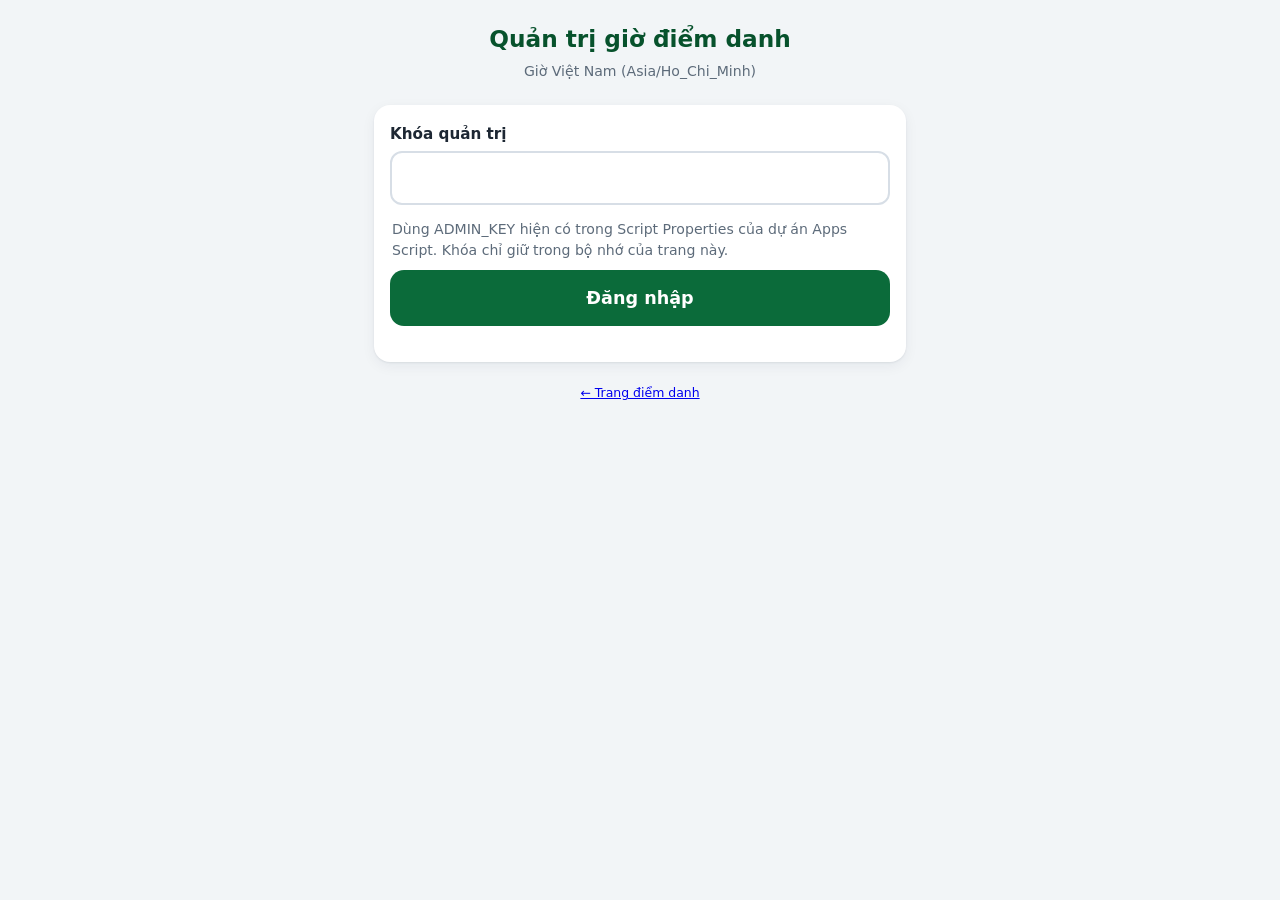
==== admin.html @ 9cefd6dd "Giới hạn thiết bị theo ngày, quản trị giờ điểm danh và loại Đợt 0 khỏi báo cáo" ====
<!doctype html>
<html lang="vi">
<head>
  <meta charset="utf-8">
  <meta name="viewport" content="width=device-width, initial-scale=1">
  <meta name="robots" content="noindex, nofollow">
  <title>Quản trị điểm danh – Futurework</title>
  <link rel="stylesheet" href="style.css">
</head>
<body><main class="wrap">
  <header class="head"><h1>Quản trị giờ điểm danh</h1><p class="hint">Giờ Việt Nam (Asia/Ho_Chi_Minh)</p></header>
  <section class="card">
    <form id="loginForm">
      <label class="fld"><span>Khóa quản trị</span><input id="adminKey" type="password" required autocomplete="off"></label>
      <p class="hint">Dùng ADMIN_KEY hiện có trong Script Properties của dự án Apps Script. Khóa chỉ giữ trong bộ nhớ của trang này.</p>
      <button class="btn btn-primary" type="submit">Đăng nhập</button>
    </form>
    <button class="btn btn-ghost" id="logout" hidden>Đăng xuất</button>
    <p id="message" role="status" aria-live="polite"></p>
  </section>
  <section class="card" id="settingsPanel" hidden>
    <h2>Thiết lập thời gian</h2>
    <p id="currentStatus" class="hint"></p>
    <form id="scheduleForm">
      <label class="fld"><span>Áp dụng cho</span><select id="scope"><option value="default">Giờ mặc định của các ngày học</option><option value="date">Một ngày cụ thể</option></select></label>
      <label class="fld" id="dateWrap" hidden><span>Ngày học</span><input id="scheduleDate" type="date"></label>
      <label class="fld"><span>Giờ mở</span><input id="openAt" type="time" required></label>
      <label class="fld"><span>Giờ đóng</span><input id="closeAt" type="time" required></label>
      <label class="radio"><input id="closed" type="checkbox"> Đóng điểm danh cả ngày</label>
      <p class="hint">Giờ đóng phải sau giờ mở trong cùng ngày. Lịch riêng theo ngày được ưu tiên hơn giờ mặc định. Các đợt học hiện tại vẫn giữ nguyên.</p>
      <button class="btn btn-primary" type="submit">Lưu thời gian</button>
      <button class="btn btn-ghost" id="resetDate" type="button" hidden>Xóa lịch riêng, dùng giờ mặc định</button>
    </form>
    <h2>Lịch riêng đã đặt</h2><ul id="overrides"></ul>
  </section>
  <footer class="foot"><a href="index.html">← Trang điểm danh</a></footer>
</main><script src="config.js"></script><script src="admin.js"></script></body>
</html>
---- style.css ----
:root {
  --green: #0b6b3a;
  --green-d: #07522c;
  --green-l: #e6f4ea;
  --ink: #1d2733;
  --muted: #5d6b7a;
  --line: #d7dee6;
  --bg: #f2f5f7;
  --card: #ffffff;
  --warn-bg: #fff4d6;
  --warn-ink: #7a5300;
  --err: #b3261e;
  --blue-l: #e8f0fe;
  --blue: #1a56b0;
}

* { box-sizing: border-box; }
html { -webkit-text-size-adjust: 100%; color-scheme: light; }
body {
  margin: 0;
  background: var(--bg);
  color: var(--ink);
  font: 18px/1.45 system-ui, -apple-system, "Segoe UI", Roboto, "Helvetica Neue", Arial, sans-serif;
}
[hidden] { display: none !important; }

.wrap { max-width: 560px; margin: 0 auto; padding: 14px 14px calc(28px + env(safe-area-inset-bottom)); }

.head { text-align: center; padding: 10px 4px 6px; }
.head h1 { font-size: 1.45rem; line-height: 1.25; margin: 0 0 8px; color: var(--green-d); }
.head p { margin: 4px 0; }
.info { color: var(--muted); font-size: .95rem; }
.sep { margin: 0 4px; }

.badge { display: inline-block; padding: 5px 14px; border-radius: 999px; font-size: .95rem; font-weight: 600; }
.badge-open { background: var(--green); color: #fff; }
.badge-closed { background: #e4e8ec; color: #44515f; }
.badge-wait { background: #e4e8ec; color: #44515f; }
.fake { background: var(--warn-bg); color: var(--warn-ink); border: 1px solid #f0cf7a; border-radius: 10px; padding: 8px 10px; font-size: .9rem; font-weight: 600; }

.card {
  background: var(--card);
  border-radius: 16px;
  box-shadow: 0 1px 2px rgba(20, 40, 60, .08), 0 4px 14px rgba(20, 40, 60, .06);
  padding: 18px 16px;
  margin-top: 14px;
}
.card.center { text-align: center; }
.card h2 { font-size: 1.2rem; margin: 0 0 12px; }

.big-ico { font-size: 2.6rem; line-height: 1; margin-bottom: 8px; }
.closed-msg { font-size: 1.2rem; font-weight: 600; margin: 6px 0 0; }
.spinner {
  width: 34px; height: 34px; margin: 4px auto 10px;
  border: 4px solid #d6dde4; border-top-color: var(--green); border-radius: 50%;
  animation: spin .8s linear infinite;
}
@keyframes spin { to { transform: rotate(360deg); } }

/* ---------- ô tìm kiếm + gợi ý ---------- */
.lbl { display: block; font-weight: 600; margin-bottom: 8px; }
.combo { position: relative; }
input[type=text], input[type=tel], select {
  width: 100%;
  font: inherit;
  font-size: 1.05rem;           /* >= 16px để iOS không tự phóng to */
  min-height: 54px;
  padding: 10px 14px;
  border: 2px solid var(--line);
  border-radius: 12px;
  background: #fff;
  color: var(--ink);
}
input:focus, select:focus { outline: none; border-color: var(--green); box-shadow: 0 0 0 3px rgba(11, 107, 58, .18); }

.listbox {
  position: absolute; left: 0; right: 0; top: calc(100% + 6px); z-index: 20;
  background: #fff;
  border: 1px solid var(--line);
  border-radius: 12px;
  box-shadow: 0 10px 28px rgba(20, 40, 60, .18);
  overflow: hidden;
}
#list { list-style: none; margin: 0; padding: 0; max-height: min(46vh, 340px); overflow-y: auto; overscroll-behavior: contain; -webkit-overflow-scrolling: touch; }
#list li { padding: 11px 14px; cursor: pointer; border-bottom: 1px solid #eef1f4; }
#list li:last-child { border-bottom: 0; }
#list li.active, #list li:hover { background: var(--green-l); }
.opt-name { font-size: 1.05rem; line-height: 1.3; }
.opt-name b { color: var(--green-d); font-weight: 800; background: rgba(11, 107, 58, .12); border-radius: 3px; }
.opt-meta { font-size: .86rem; color: var(--muted); line-height: 1.3; margin-top: 2px; }
.more { padding: 8px 14px; font-size: .85rem; color: var(--muted); background: #f7f9fa; border-top: 1px solid #eef1f4; }
.empty { padding: 12px 14px; color: var(--muted); font-size: .95rem; }

.hint { color: var(--muted); font-size: .88rem; margin: 10px 2px 0; }
.link {
  display: inline-block; margin-top: 14px; padding: 10px 2px;
  background: none; border: 0; font: inherit; font-size: 1rem; font-weight: 600;
  color: var(--blue); text-decoration: underline; cursor: pointer;
}

/* ---------- thẻ xác nhận ---------- */
.kv { margin: 0 0 16px; }
.kv .row { display: flex; gap: 10px; padding: 8px 0; border-bottom: 1px solid #eef1f4; }
.kv .row:last-child { border-bottom: 0; }
.kv dt { flex: 0 0 38%; color: var(--muted); font-size: .92rem; padding-top: 2px; }
.kv dd { flex: 1; margin: 0; font-weight: 600; word-break: break-word; }
.kv .row.big dd { font-size: 1.2rem; color: var(--green-d); }

.btn {
  display: block; width: 100%; min-height: 56px; margin-top: 10px;
  font: inherit; font-size: 1.1rem; font-weight: 700;
  border: 0; border-radius: 14px; cursor: pointer;
}
.btn:disabled { opacity: .6; cursor: default; }
.btn-primary { background: var(--green); color: #fff; }
.btn-primary:active:not(:disabled) { background: var(--green-d); }
.btn-ghost { background: #fff; color: var(--ink); border: 2px solid var(--line); }
.btn-light { background: rgba(255, 255, 255, .95); color: var(--green-d); margin-top: 18px; }

/* ---------- form tự đăng ký ---------- */
.fld { display: block; margin: 0 0 14px; border: 0; padding: 0; min-width: 0; }
.fld > span, .fld > legend { display: block; font-weight: 600; font-size: .95rem; margin-bottom: 6px; padding: 0; }
.fld i { color: var(--err); font-style: normal; }
.radio { display: inline-flex; align-items: center; gap: 8px; margin-right: 22px; min-height: 44px; font-size: 1.05rem; }
.radio input { width: 22px; height: 22px; accent-color: var(--green); }
.form-err { color: var(--err); font-weight: 600; margin: 4px 0 0; }

/* ---------- kết quả ---------- */
.result { text-align: center; color: #fff; background: var(--green); }
.result h2 { font-size: 1.5rem; margin: 6px 0 8px; }
.result .big-ico { font-size: 3.4rem; }
.res-name { font-size: 1.25rem; font-weight: 700; margin: 4px 0; }
.res-when { font-size: 1.05rem; margin: 2px 0 0; opacity: .95; }
.res-note { margin: 14px 0 0; padding: 10px 12px; font-size: .95rem; background: rgba(255, 255, 255, .16); border-radius: 10px; }
.result.info-state { background: var(--blue); }
.result.warn-state { background: #8a5a00; }

.foot { text-align: center; color: var(--muted); font-size: .78rem; margin-top: 22px; }

@media (max-width: 400px) {
  body { font-size: 17px; }
  .head h1 { font-size: 1.28rem; }
  .kv dt { flex-basis: 34%; }
}
@media (prefers-reduced-motion: reduce) { .spinner { animation-duration: 2.4s; } }

/* Trang quản trị */
input[type=password], input[type=date], input[type=time] {
  width: 100%; min-height: 54px; padding: 10px 14px; font: inherit;
  border: 2px solid var(--line); border-radius: 12px; background: #fff; color: var(--ink);
}
#message { overflow-wrap: anywhere; }
#overrides { padding-left: 22px; font-size: .95rem; }
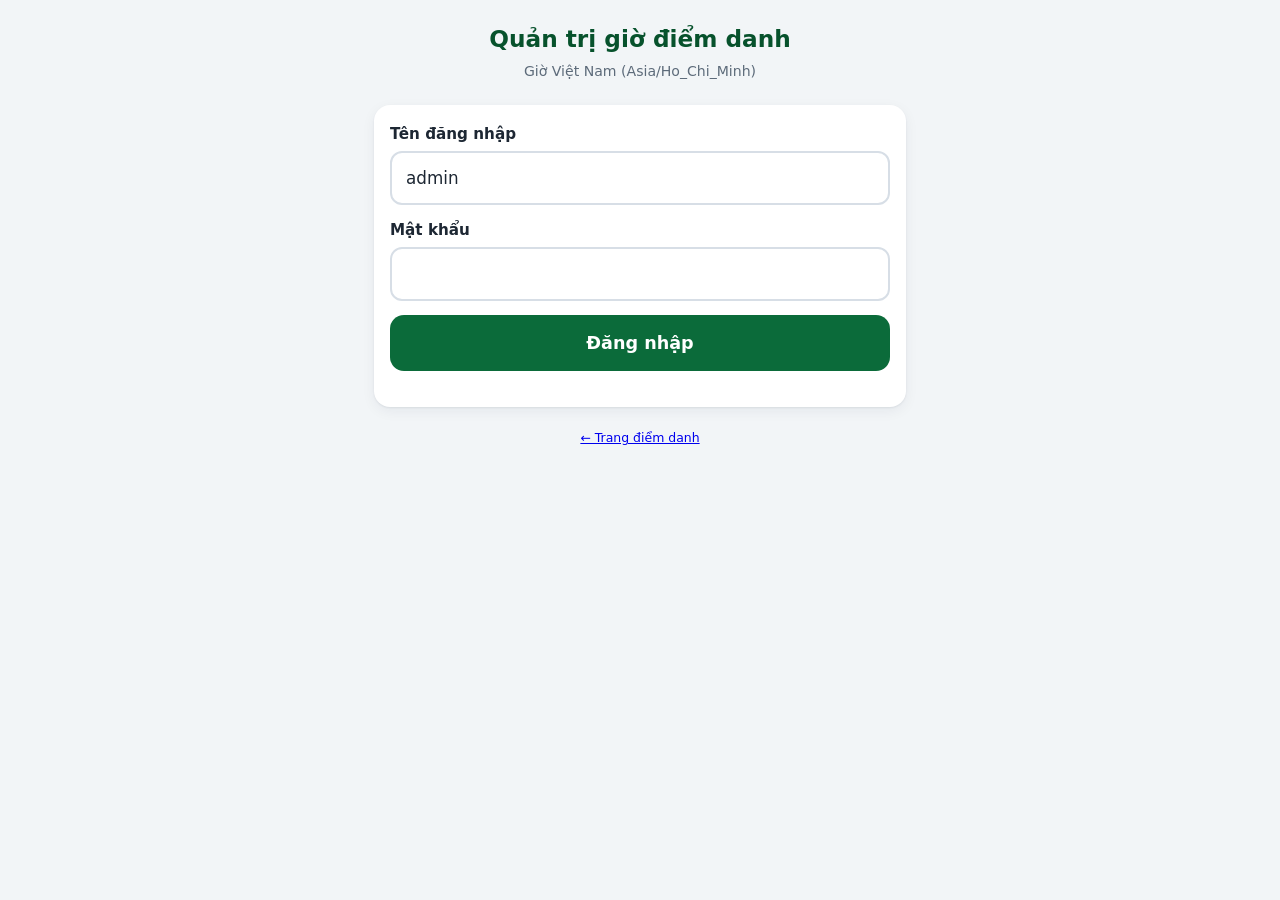
==== commit ac4eb26a: "Đăng nhập quản trị bằng username và mật khẩu cấu hình riêng phía máy chủ" ====
--- a/admin.html
+++ b/admin.html
@@ -11,8 +11,8 @@
   <header class="head"><h1>Quản trị giờ điểm danh</h1><p class="hint">Giờ Việt Nam (Asia/Ho_Chi_Minh)</p></header>
   <section class="card">
     <form id="loginForm">
-      <label class="fld"><span>Khóa quản trị</span><input id="adminKey" type="password" required autocomplete="off"></label>
-      <p class="hint">Dùng ADMIN_KEY hiện có trong Script Properties của dự án Apps Script. Khóa chỉ giữ trong bộ nhớ của trang này.</p>
+      <label class="fld"><span>Tên đăng nhập</span><input id="adminUsername" name="username" type="text" required autocomplete="username" value="admin"></label>
+      <label class="fld"><span>Mật khẩu</span><input id="adminPassword" name="password" type="password" required autocomplete="current-password"></label>
       <button class="btn btn-primary" type="submit">Đăng nhập</button>
     </form>
     <button class="btn btn-ghost" id="logout" hidden>Đăng xuất</button>
